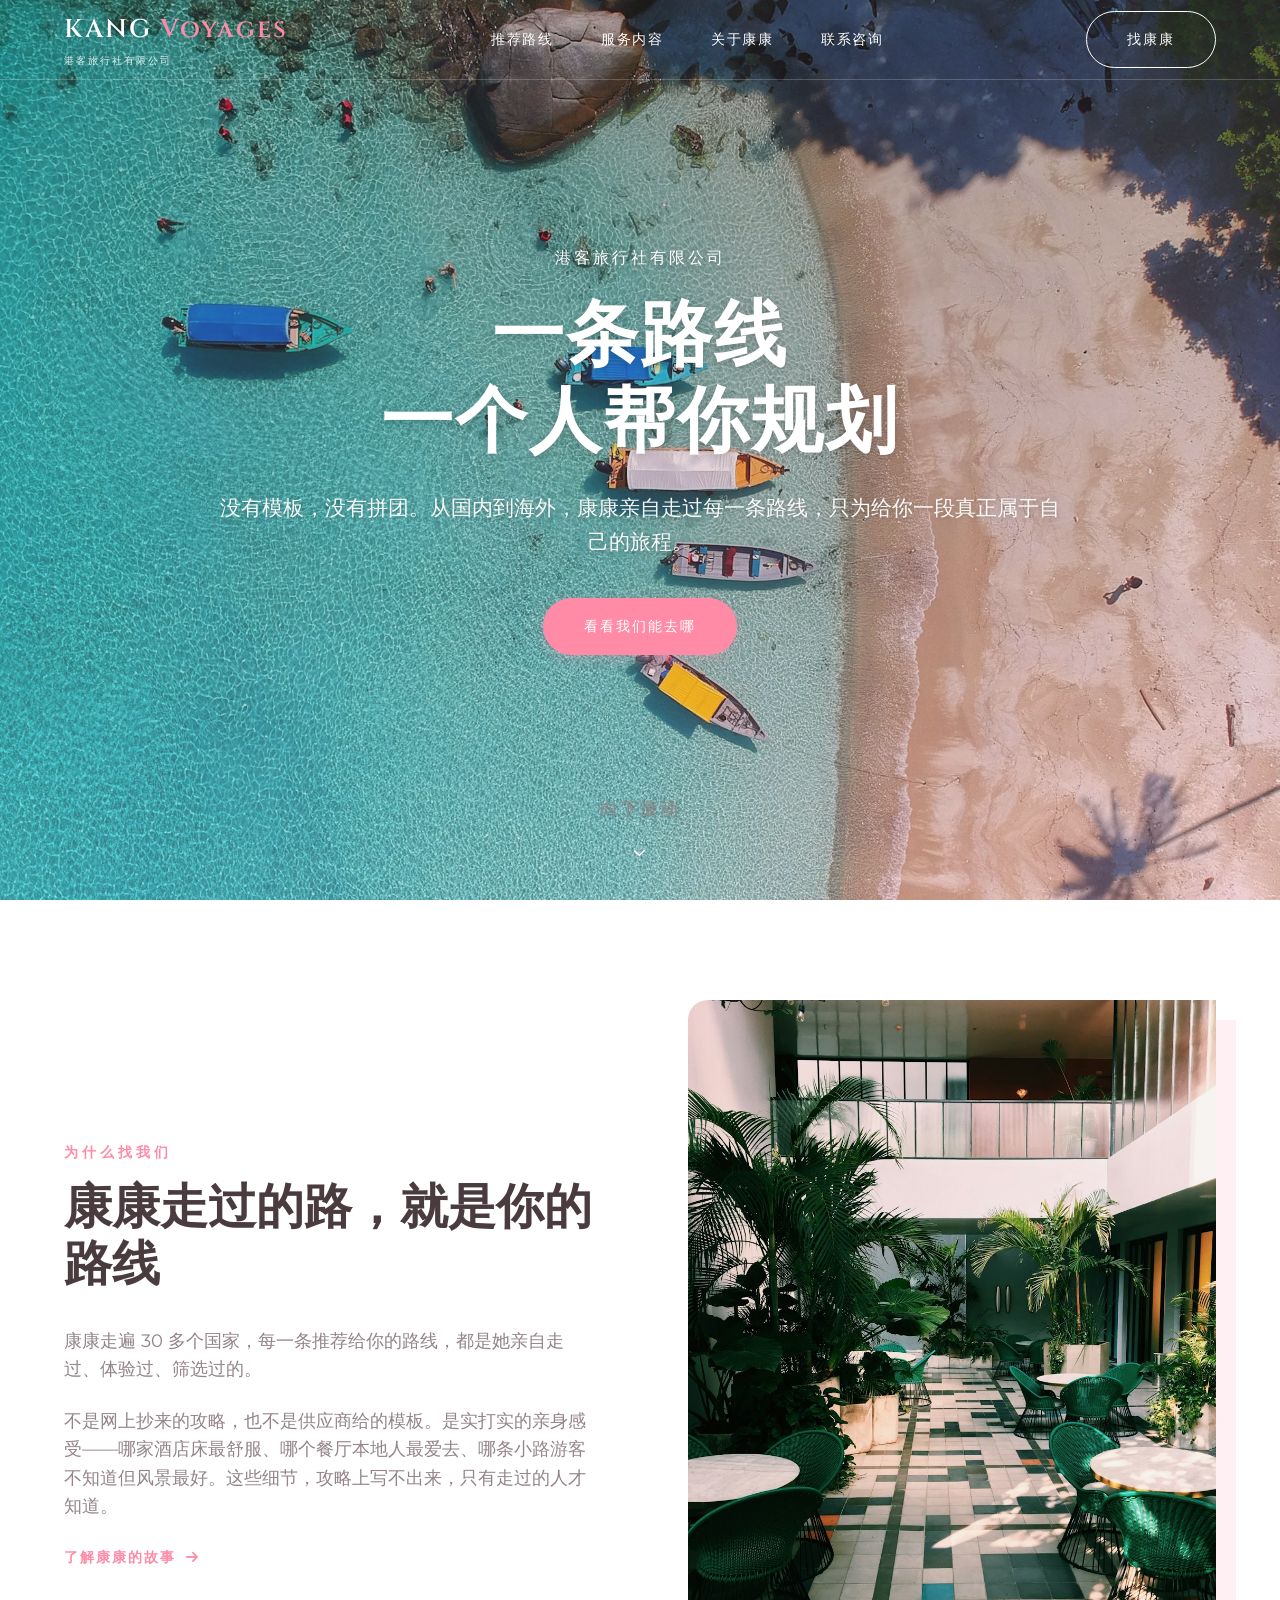
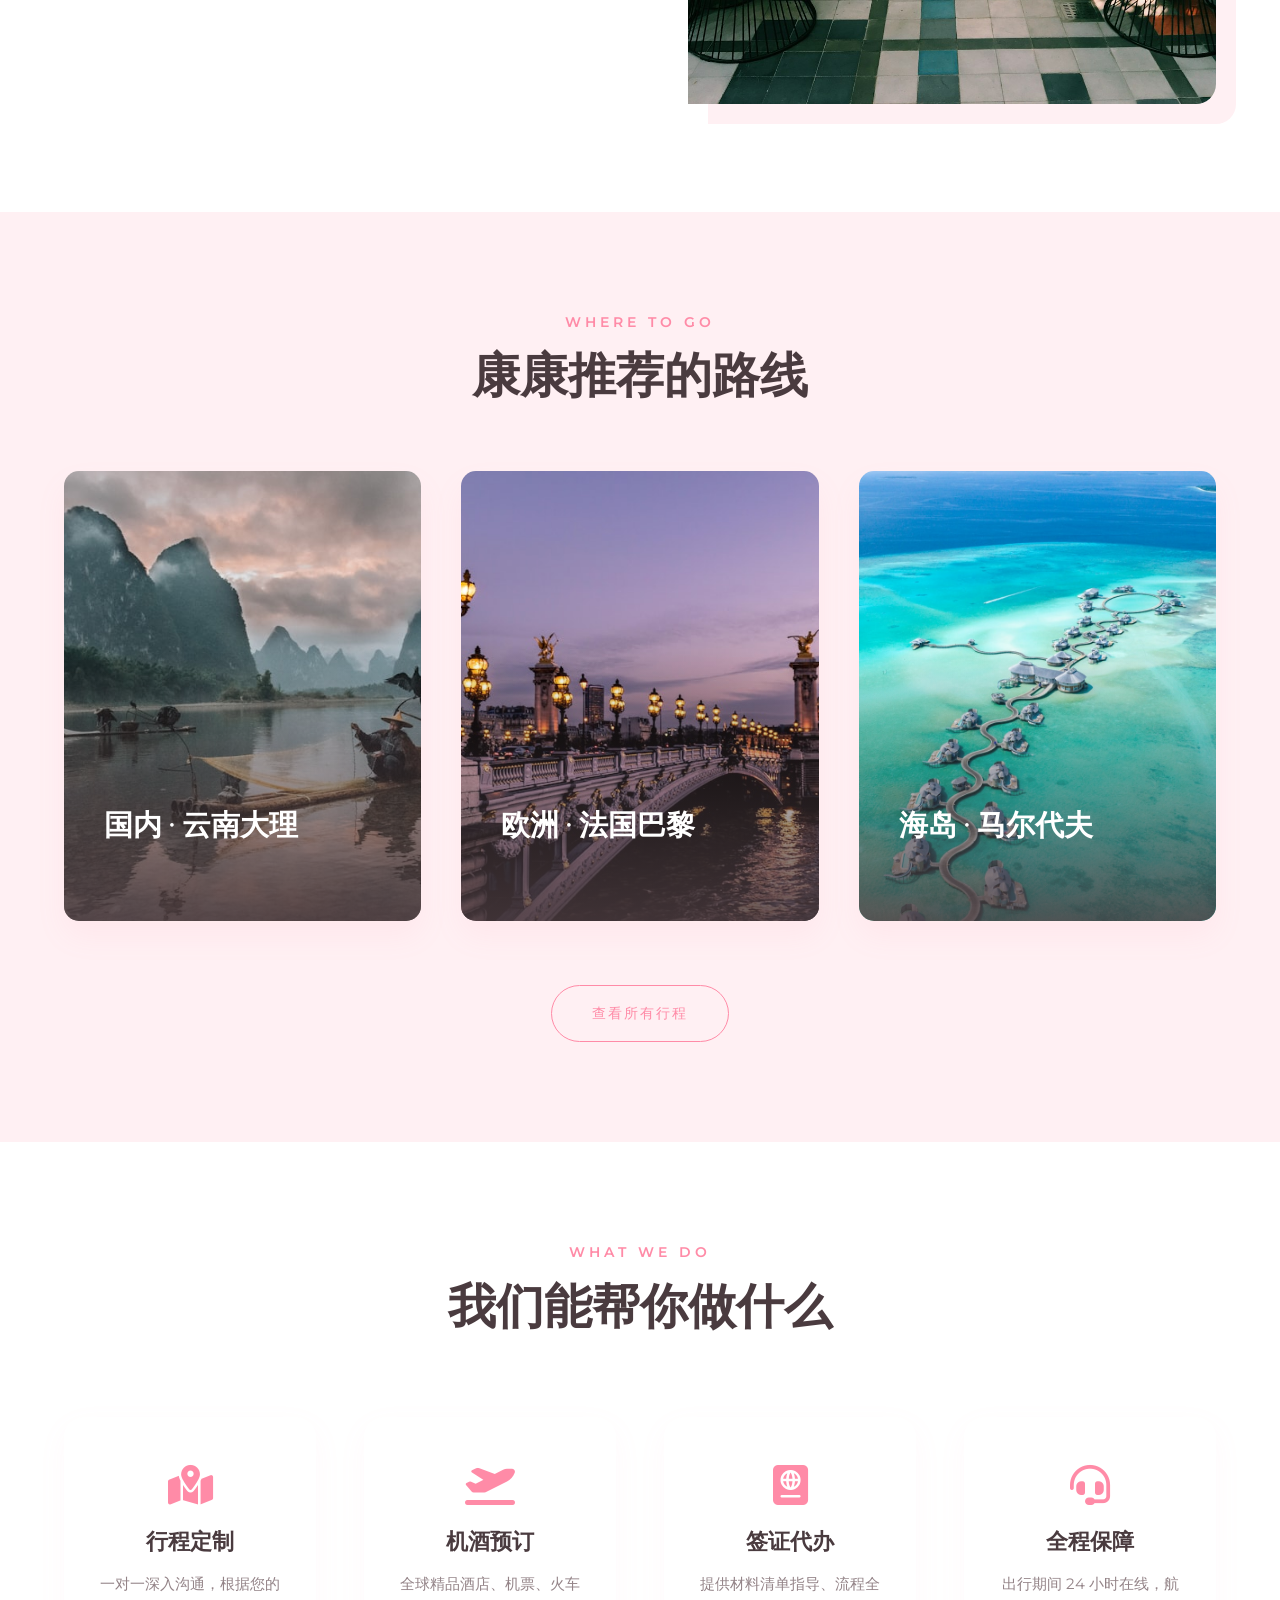
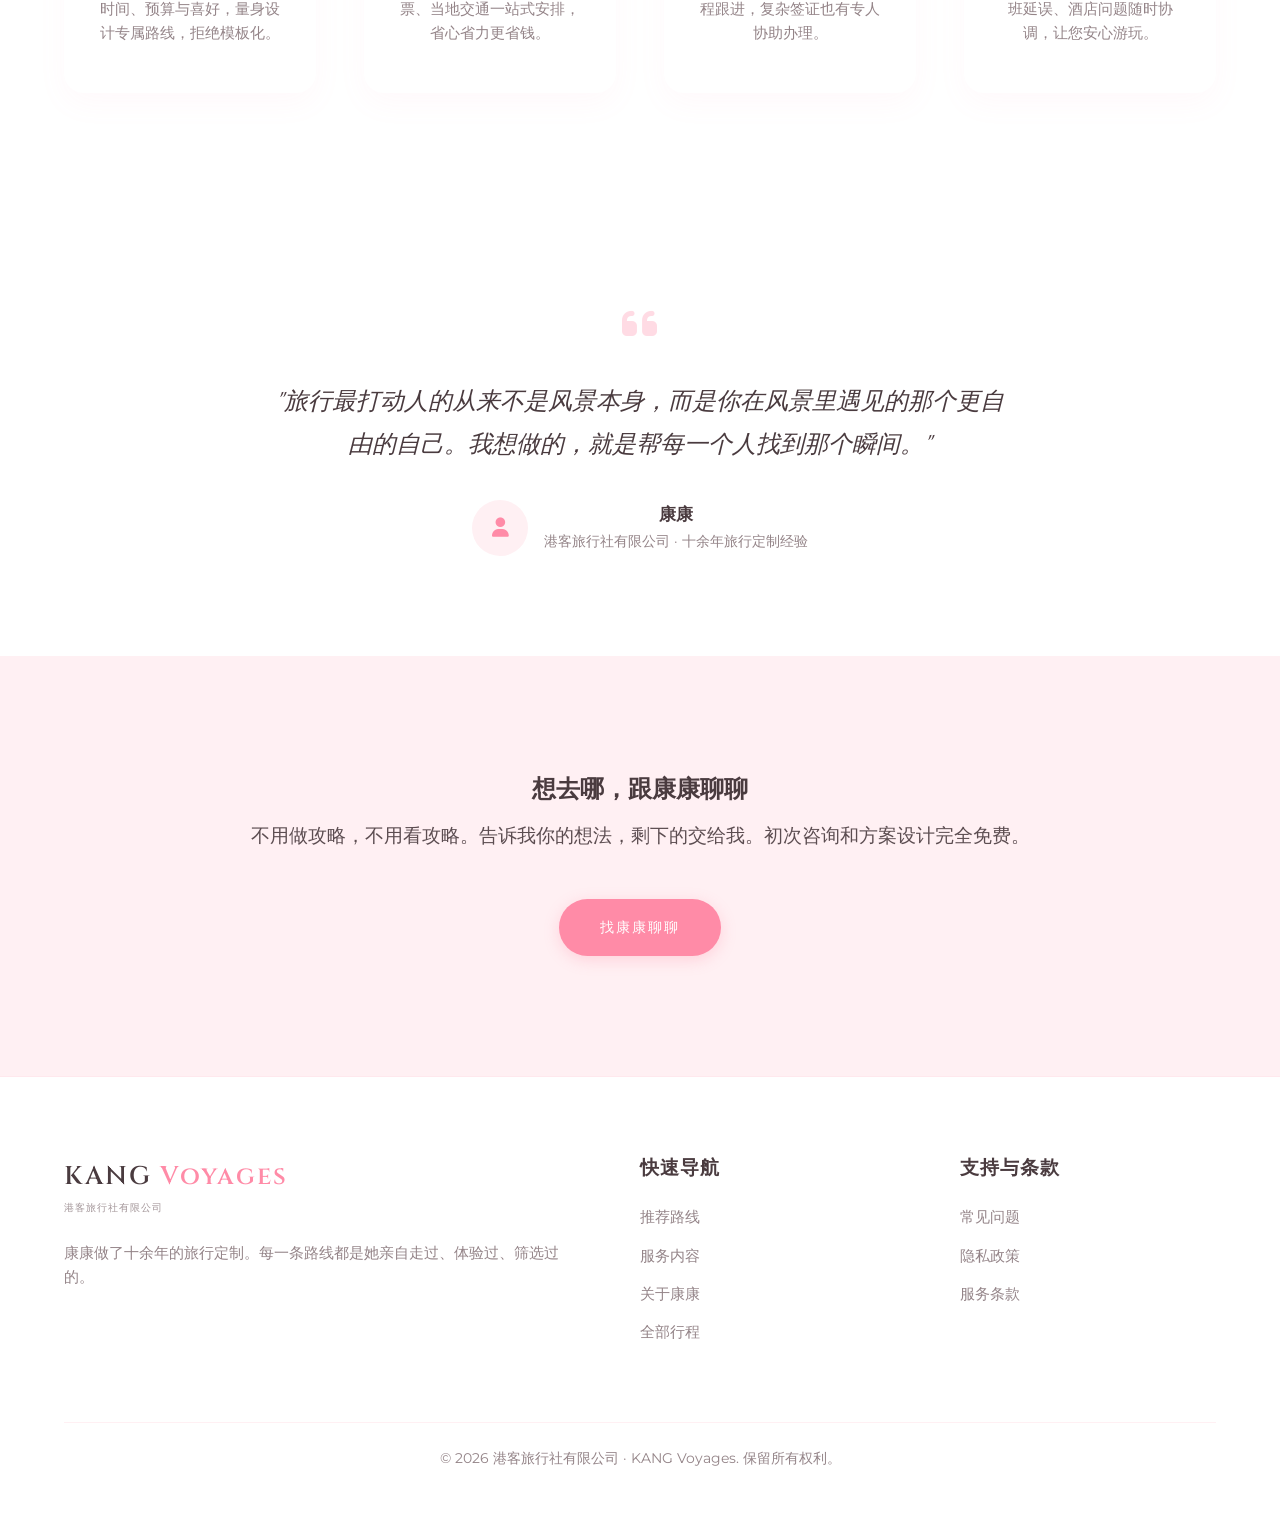
==== index.html @ dc67fb14 "Initial commit: GK Travel website" ====
<!DOCTYPE html>
<html lang="zh-CN">
<head>
    <meta charset="UTF-8">
    <meta name="viewport" content="width=device-width, initial-scale=1.0">
    <title>KANG Voyages · 港客旅行社 | 康康做了十余年的旅行定制</title>

    <!-- SEO -->
    <meta name="description" content="KANG Voyages · 港客旅行社有限公司 — 创始人康康十余年旅行经验，亲自走过30+国家，为您一对一量身定制专属路线。国内到海外，行程定制、机酒预订、签证代办一站式服务。">
    <meta name="keywords" content="奢华旅行,高端定制旅行,私人旅行管家,旅拍跟拍,蜜月定制,海岛度假,欧洲定制游,国内高端游">
    <meta name="author" content="KANG Voyages">
    <meta name="robots" content="index, follow">
    <link rel="canonical" href="https://请替换为你的域名.com/">

    <!-- Open Graph / 微信微博分享 -->
    <meta property="og:type" content="website">
    <meta property="og:title" content="KANG Voyages · 港客旅行社 | 康康做了十余年的旅行定制">
    <meta property="og:description" content="创始人康康十余年旅行经验，亲自走过30+国家。一对一量身定制专属路线，初次咨询免费。">
    <!-- TODO: 替换为你的网站域名和分享缩略图 -->
    <meta property="og:url" content="https://请替换为你的域名.com/">
    <meta property="og:image" content="https://请替换为你的域名.com/images/og-cover.jpg">
    <meta property="og:locale" content="zh_CN">
    <meta property="og:site_name" content="KANG Voyages">

    <!-- Favicon -->
    <link rel="icon" type="image/svg+xml" href="favicon.svg">
    <!-- TODO: 如需兼容旧浏览器，可另外放一个 favicon.ico 文件 -->
    <!-- TODO: 上线前替换为真实的 180x180 PNG 图标 -->
    <link rel="apple-touch-icon" href="images/apple-touch-icon.svg">

    <!-- 样式与字体 -->
    <link rel="stylesheet" href="styles.css">
    <link rel="preconnect" href="https://fonts.googleapis.com">
    <link rel="preconnect" href="https://fonts.gstatic.com" crossorigin>
    <link href="https://fonts.googleapis.com/css2?family=Cinzel:wght@400;600&family=Montserrat:wght@300;400;500;600&display=swap" rel="stylesheet">
    <link rel="stylesheet" href="https://cdnjs.cloudflare.com/ajax/libs/font-awesome/6.4.0/css/all.min.css">
</head>
<body>
    <!-- 导航栏 -->
    <header class="navbar" id="navbar">
        <div class="container nav-container">
            <div class="logo-wrap">
                <a href="#" class="logo">KANG <span>Voyages</span></a>
                <span class="nav-company">港客旅行社有限公司</span>
            </div>
            <nav class="nav-links">
                <a href="#destinations">推荐路线</a>
                <a href="#experiences">服务内容</a>
                <a href="about.html">关于康康</a>
                <a href="#contact">联系咨询</a>
            </nav>
            <a href="#contact" class="btn btn-outline">找康康</a>
            <div class="menu-toggle" id="mobile-menu">
                <i class="fas fa-bars"></i>
            </div>
        </div>
    </header>

    <!-- 主视觉区 (Hero) -->
    <section class="hero">
        <div class="hero-bg">
            <!-- 更换为色彩明亮、浪漫的粉色/暖色调风景 -->
            <img src="images/hero-beach.jpg" alt="Beautiful Beach Sunset" loading="eager">
            <div class="hero-overlay"></div>
        </div>
        <div class="hero-content">
            <span class="subtitle fade-in-up">港客旅行社有限公司</span>
            <h1 class="fade-in-up" style="animation-delay: 0.2s;">一条路线<br>一个人帮你规划</h1>
            <p class="fade-in-up" style="animation-delay: 0.4s;">没有模板，没有拼团。从国内到海外，康康亲自走过每一条路线，只为给你一段真正属于自己的旅程。</p>
            <a href="#destinations" class="btn btn-primary fade-in-up" style="animation-delay: 0.6s;">看看我们能去哪</a>
        </div>
        <div class="scroll-down">
            <p>向下滚动</p>
            <i class="fas fa-chevron-down"></i>
        </div>
    </section>

    <!-- 理念/简介区 -->
    <section id="about" class="about section-padding">
        <div class="container">
            <div class="about-grid">
            <div class="about-text reveal">
                <span class="section-subtitle">为什么找我们</span>
                <h2 class="section-title">康康走过的路，就是你的路线</h2>
                <p>康康走遍 30 多个国家，每一条推荐给你的路线，都是她亲自走过、体验过、筛选过的。</p>
                <p>不是网上抄来的攻略，也不是供应商给的模板。是实打实的亲身感受——哪家酒店床最舒服、哪个餐厅本地人最爱去、哪条小路游客不知道但风景最好。这些细节，攻略上写不出来，只有走过的人才知道。</p>
                <a href="about.html" class="link-arrow">了解康康的故事 <i class="fas fa-arrow-right"></i></a>
            </div>
                <div class="about-image reveal delay-1">
                    <!-- 更换为具有女性视角、温馨柔和的高级感图片 -->
                    <img src="images/about-spa.jpg" alt="Luxury Resort Spa" loading="lazy">
                </div>
            </div>
        </div>
    </section>

    <!-- 精选目的地 -->
    <section id="destinations" class="destinations section-padding bg-light">
        <div class="container">
            <div class="section-header reveal text-center" style="margin-bottom: 4rem;">
                <span class="section-subtitle">Where to Go</span>
                <h2 class="section-title">康康推荐的路线</h2>
            </div>
            <div class="destination-grid">
                <!-- 目的地 1 -->
                <div class="dest-card reveal">
                    <div class="dest-img">
                        <img src="images/dest-china.jpg" alt="Domestic Travel" loading="lazy">
                        <div class="dest-overlay"></div>
                    </div>
                    <div class="dest-info">
                        <h3>国内 · 云南大理</h3>
                        <p>苍山洱海间的隐奢民宿，避开人潮，只留静谧。康康每年都要去几次</p>
                    </div>
                </div>
                <!-- 目的地 2 -->
                <div class="dest-card reveal delay-1">
                    <div class="dest-img">
                        <img src="images/dest-paris.jpg" alt="Paris, France" loading="lazy">
                        <div class="dest-overlay"></div>
                    </div>
                    <div class="dest-info">
                        <h3>欧洲 · 法国巴黎</h3>
                        <p>左岸的咖啡馆、卢浮宫的 VIP 通道、塞纳河的私人晚宴，康康亲自踩过点</p>
                    </div>
                </div>
                <!-- 目的地 3 -->
                <div class="dest-card reveal delay-2">
                    <div class="dest-img">
                        <img src="images/dest-maldives.jpg" alt="Maldives" loading="lazy">
                        <div class="dest-overlay"></div>
                    </div>
                    <div class="dest-info">
                        <h3>海岛 · 马尔代夫</h3>
                        <p>水上别墅、玻璃地板、日落海豚巡航。蜜月首选，康康帮几十对夫妻安排过</p>
                    </div>
                </div>
            </div>
            <div class="text-center" style="margin-top: 4rem;">
                <a href="destinations.html" class="btn btn-outline-dark reveal">查看所有行程</a>
            </div>
        </div>
    </section>

    <!-- 奢华体验服务 -->
    <section id="experiences" class="services section-padding">
        <div class="container">
            <div class="section-header text-center reveal">
                <span class="section-subtitle">What We Do</span>
                <h2 class="section-title">我们能帮你做什么</h2>
            </div>
            <div class="services-grid">
                <div class="service-item reveal">
                    <i class="fas fa-map-marked-alt service-icon"></i>
                    <h3>行程定制</h3>
                    <p>一对一深入沟通，根据您的时间、预算与喜好，量身设计专属路线，拒绝模板化。</p>
                </div>
                <div class="service-item reveal delay-1">
                    <i class="fas fa-plane-departure service-icon"></i>
                    <h3>机酒预订</h3>
                    <p>全球精品酒店、机票、火车票、当地交通一站式安排，省心省力更省钱。</p>
                </div>
                <div class="service-item reveal delay-2">
                    <i class="fas fa-passport service-icon"></i>
                    <h3>签证代办</h3>
                    <p>提供材料清单指导、流程全程跟进，复杂签证也有专人协助办理。</p>
                </div>
                <div class="service-item reveal delay-3">
                    <i class="fas fa-headset service-icon"></i>
                    <h3>全程保障</h3>
                    <p>出行期间 24 小时在线，航班延误、酒店问题随时协调，让您安心游玩。</p>
                </div>
            </div>
        </div>
    </section>

    <!-- 创始人说 -->
    <section class="founder-quote section-padding">
        <div class="container">
            <div class="founder-quote-content reveal">
                <div class="founder-quote-icon"><i class="fas fa-quote-left"></i></div>
                <blockquote>
                    <p>"旅行最打动人的从来不是风景本身，而是你在风景里遇见的那个更自由的自己。我想做的，就是帮每一个人找到那个瞬间。"</p>
                </blockquote>
                <div class="founder-quote-author">
                    <div class="author-avatar"><i class="fas fa-user"></i></div>
                    <div>
                        <strong>康康</strong>
                        <span>港客旅行社有限公司 · 十余年旅行定制经验</span>
                    </div>
                </div>
            </div>
        </div>
    </section>

    <!-- 唤醒行动 (CTA) -->
    <section id="contact" class="cta-section">
        <div class="container cta-content text-center reveal">
            <h2>想去哪，跟康康聊聊</h2>
            <p>不用做攻略，不用看攻略。告诉我你的想法，剩下的交给我。初次咨询和方案设计完全免费。</p>
            <a href="#" class="btn btn-primary" id="open-modal-btn">找康康聊聊</a>
        </div>
    </section>

    <!-- 预约咨询弹窗 (Modal) -->
    <div class="modal-overlay" id="contact-modal">
        <div class="modal-content">
            <button class="modal-close" id="close-modal-btn"><i class="fas fa-times"></i></button>
            <div class="modal-header">
                <h3>加康康微信，直接聊</h3>
                <p>扫码或打电话，康康本人或团队会第一时间回复你。</p>
            </div>
            <div class="modal-body">
                <div class="contact-method qr-code-section">
                    <!-- TODO: 上线前替换为你的真实微信二维码图片 -->
                    <img src="images/wechat-qr.jpg" alt="微信二维码" class="qr-image">
                    <p>微信扫一扫添加管家</p>
                    <!-- TODO: 替换为真实微信号 -->
                    <span>微信号: 15035204549</span>
                </div>
                <div class="contact-divider"><span>或</span></div>
                <div class="contact-method phone-section">
                    <i class="fas fa-phone-alt phone-icon"></i>
                    <p>贵宾服务专线</p>
                    <!-- TODO: 替换为真实电话号码 -->
                    <a href="tel:19290923077" class="phone-number">19290923077</a>
                    <span>(工作日 9:00 - 18:00)</span>
                </div>
            </div>
        </div>
    </div>

    <!-- 页脚 -->
    <footer class="footer">
        <div class="container">
            <div class="footer-grid">
                <div class="footer-brand">
                    <a href="#" class="logo">
                        KANG <span>Voyages</span>
                        <small>港客旅行社有限公司</small>
                    </a>
                    <p>康康做了十余年的旅行定制。每一条路线都是她亲自走过、体验过、筛选过的。</p>
                </div>
                <div class="footer-links">
                    <h3>快速导航</h3>
                    <ul>
                        <li><a href="#destinations">推荐路线</a></li>
                        <li><a href="#experiences">服务内容</a></li>
                        <li><a href="about.html">关于康康</a></li>
                        <li><a href="destinations.html">全部行程</a></li>
                    </ul>
                </div>
                <div class="footer-links">
                    <h3>支持与条款</h3>
                    <ul>
                        <li><a href="about.html#faq">常见问题</a></li>
                        <li><a href="privacy.html">隐私政策</a></li>
                        <li><a href="terms.html">服务条款</a></li>
                    </ul>
                </div>
            </div>
            <div class="footer-bottom">
                <p>&copy; 2026 港客旅行社有限公司 · KANG Voyages. 保留所有权利。</p>
            </div>
        </div>
    </footer>

    <script src="script.js"></script>

    <!-- TODO: 百度统计 - 注册后将下方 YOUR_BAIDU_TOKEN 替换为你的统计代码 -->
    <!--
    <script>
    var _hmt = _hmt || [];
    (function() {
      var hm = document.createElement("script");
      hm.src = "https://hm.baidu.com/hm.js?YOUR_BAIDU_TOKEN";
      var s = document.getElementsByTagName("script")[0];
      s.parentNode.insertBefore(hm, s);
    })();
    </script>
    -->
</body>
</html>
---- styles.css ----
/* 
  Lumina Voyages - 奢华定制旅行社官网样式
  设计风格: 极简主义、大空间、高对比度、优雅排版
*/

:root {
  /* 颜色系统 - 鲜艳明快的活力浪漫粉系 */
  --primary: #4A3B3F; /* 优雅深褐红，用于主文字和深色强调 */
  --secondary: #FF8BA7; /* 鲜艳明快的活力浪漫粉 */
  --secondary-hover: #FF6B8B; /* 更深的粉色，用于 hover */
  --accent: #FFF0F3; /* 极浅的亮粉白，背景色 */
  --text-main: #5C4D51; /* 柔和的褐灰文字 */
  --text-light: #948488;
  --white: #FFFFFF;
  
  /* 字体排版 */
  --font-heading: 'Cinzel', serif; /* 高端古典衬线体 */
  --font-body: 'Montserrat', sans-serif; /* 现代无衬线体 */
  
  /* 间距与尺寸 */
  --nav-height: 80px;
  --section-padding: 100px 0;
  
  /* 动画 */
  --transition-fast: 0.3s ease;
  --transition-slow: 0.6s cubic-bezier(0.16, 1, 0.3, 1);
}

/* 全局重置 */
* {
  margin: 0;
  padding: 0;
  box-sizing: border-box;
}

html {
  scroll-behavior: smooth;
  font-size: 16px;
}

body {
  font-family: var(--font-body);
  color: var(--text-main);
  background-color: var(--white);
  line-height: 1.6;
  overflow-x: hidden;
}

/* 通用工具类 */
.container {
  width: 90%;
  max-width: 1400px;
  margin: 0 auto;
}

.text-center { text-align: center; }
.section-padding { padding: var(--section-padding); }
.bg-light { background-color: var(--accent); }

/* 字体排版 */
h1, h2, h3, h4 {
  font-family: var(--font-heading);
  font-weight: 600;
  color: var(--primary);
  line-height: 1.2;
}

h1 {
  font-size: 4.5rem;
  margin-bottom: 1.5rem;
  letter-spacing: 2px;
}

h2.section-title {
  font-size: 3rem;
  margin-bottom: 2rem;
  position: relative;
}

.section-subtitle {
  display: block;
  font-family: var(--font-body);
  font-size: 0.85rem;
  text-transform: uppercase;
  letter-spacing: 4px;
  color: var(--secondary);
  margin-bottom: 1rem;
  font-weight: 600;
}

.hero .subtitle {
  display: block;
  font-family: var(--font-body);
  font-size: 1rem;
  letter-spacing: 3px;
  color: var(--white);
  margin-bottom: 1.5rem;
  font-weight: 500;
  text-transform: uppercase;
  text-shadow: 0 2px 10px rgba(0,0,0,0.3);
}

p {
  color: var(--text-light);
  margin-bottom: 1.5rem;
  font-size: 1.1rem;
  font-weight: 400;
}

/* 按钮组件 */
.btn {
  display: inline-block;
  padding: 1rem 2.5rem;
  font-family: var(--font-body);
  font-size: 0.9rem;
  text-transform: uppercase;
  letter-spacing: 2px;
  text-decoration: none;
  transition: var(--transition-fast);
  border: 1px solid transparent;
  cursor: pointer;
  border-radius: 40px; /* 增加圆角，显得更柔和 */
}

.btn-primary {
  background-color: var(--secondary);
  color: var(--white);
  box-shadow: 0 4px 15px rgba(255, 139, 167, 0.3);
}

.btn-primary:hover {
  background-color: var(--secondary-hover);
  transform: translateY(-2px);
  box-shadow: 0 10px 20px rgba(255, 139, 167, 0.4);
}

.btn-outline {
  border-color: var(--white);
  color: var(--white);
}

.btn-outline:hover {
  background-color: var(--white);
  color: var(--secondary);
}

.btn-outline-dark {
  border-color: var(--secondary);
  color: var(--secondary);
}

.btn-outline-dark:hover {
  background-color: var(--secondary);
  color: var(--white);
}

.link-arrow {
  display: inline-flex;
  align-items: center;
  color: var(--secondary);
  text-decoration: none;
  font-family: var(--font-body);
  text-transform: uppercase;
  font-size: 0.85rem;
  letter-spacing: 2px;
  font-weight: 600;
  transition: var(--transition-fast);
}

.link-arrow i {
  margin-left: 10px;
  transition: var(--transition-fast);
}

.link-arrow:hover {
  color: var(--secondary-hover);
}

.link-arrow:hover i {
  transform: translateX(5px);
}

/* 导航栏 */
.navbar {
  position: fixed;
  top: 0;
  left: 0;
  width: 100%;
  height: var(--nav-height);
  z-index: 1000;
  transition: var(--transition-fast);
  border-bottom: 1px solid rgba(255,255,255,0.2);
}

.navbar.scrolled {
  background-color: rgba(255, 255, 255, 0.95);
  backdrop-filter: blur(15px);
  border-bottom: none;
  box-shadow: 0 4px 20px rgba(255, 139, 167, 0.1);
}

.nav-container {
  display: flex;
  justify-content: space-between;
  align-items: center;
  height: 100%;
}

.logo {
  font-family: var(--font-heading);
  font-size: 1.6rem;
  color: var(--white);
  text-decoration: none;
  letter-spacing: 2px;
  font-weight: 600;
  transition: color var(--transition-fast);
}

.logo-wrap {
  display: flex;
  flex-direction: column;
  gap: 2px;
}

.logo-wrap .nav-company {
  position: static;
  transform: none;
  font-size: 0.6rem;
  top: auto;
}

.navbar.scrolled .logo {
  color: var(--primary);
}

.logo span {
  color: var(--secondary);
}

.logo small {
  display: block;
  font-family: var(--font-body);
  font-size: 0.65rem;
  font-weight: 400;
  letter-spacing: 1px;
  color: var(--white);
  opacity: 0.85;
  margin-top: 2px;
}

.logo-wrap .nav-company {
  font-family: var(--font-body);
  font-size: 0.6rem;
  color: var(--white);
  opacity: 0.85;
  letter-spacing: 2px;
  white-space: nowrap;
}

.navbar.scrolled .logo-wrap .nav-company {
  color: var(--text-light);
}

.navbar.scrolled .logo small {
  color: var(--text-light);
}

.nav-links {
  display: flex;
  gap: 3rem;
}

.nav-links a {
  color: var(--white);
  text-decoration: none;
  font-size: 0.9rem;
  text-transform: uppercase;
  letter-spacing: 1.5px;
  position: relative;
  transition: color var(--transition-fast);
  font-weight: 500;
}

.navbar.scrolled .nav-links a {
  color: var(--text-main);
}

.navbar.scrolled .nav-links a:hover {
  color: var(--secondary);
}

.nav-links a::after {
  content: '';
  position: absolute;
  bottom: -5px;
  left: 0;
  width: 0;
  height: 2px;
  background-color: var(--secondary);
  transition: var(--transition-fast);
}

.nav-links a:hover::after {
  width: 100%;
}

.menu-toggle {
  display: none;
  color: var(--white);
  font-size: 1.5rem;
  cursor: pointer;
  transition: color var(--transition-fast);
}

.navbar.scrolled .menu-toggle {
  color: var(--primary);
}

.navbar.scrolled .btn-outline {
  border-color: var(--secondary);
  color: var(--secondary);
}

.navbar.scrolled .btn-outline:hover {
  background-color: var(--secondary);
  color: var(--white);
}

/* Hero 首屏 */
.hero {
  position: relative;
  height: 100vh;
  min-height: 700px;
  display: flex;
  align-items: center;
  justify-content: center;
  text-align: center;
  overflow: hidden;
}

.hero-bg {
  position: absolute;
  top: 0;
  left: 0;
  width: 100%;
  height: 100%;
  z-index: -1;
}

.hero-bg img {
  width: 100%;
  height: 100%;
  object-fit: cover;
  transform: scale(1.05); /* 为视差准备 */
}

/* 减轻遮罩，让画面更明亮，带一点粉色渐变 */
.hero-overlay {
  position: absolute;
  top: 0;
  left: 0;
  width: 100%;
  height: 100%;
  background: linear-gradient(to bottom, rgba(74, 59, 63, 0.3) 0%, rgba(255, 139, 167, 0.2) 100%);
}

.hero-content {
  position: relative;
  z-index: 1;
  max-width: 900px;
  padding: 0 20px;
}

.hero-content h1 {
  color: var(--white);
  text-shadow: 0 2px 10px rgba(0,0,0,0.2);
}

.hero-content p {
  color: rgba(255,255,255,0.95);
  font-size: 1.3rem;
  margin-bottom: 2.5rem;
  text-shadow: 0 1px 5px rgba(0,0,0,0.2);
}

.scroll-down {
  position: absolute;
  bottom: 40px;
  left: 50%;
  transform: translateX(-50%);
  color: var(--white);
  text-align: center;
  font-size: 0.8rem;
  text-transform: uppercase;
  letter-spacing: 2px;
  animation: bounce 2s infinite;
  z-index: 1;
  text-shadow: 0 1px 5px rgba(0,0,0,0.2);
}

.scroll-down i {
  display: block;
  margin-top: 5px;
}

@keyframes bounce {
  0%, 20%, 50%, 80%, 100% { transform: translateY(0) translateX(-50%); }
  40% { transform: translateY(-10px) translateX(-50%); }
  60% { transform: translateY(-5px) translateX(-50%); }
}

/* About 部分 */
.about-grid {
  display: grid;
  grid-template-columns: 1fr 1fr;
  gap: 6rem;
  align-items: center;
}

.about-image img {
  width: 100%;
  height: auto;
  aspect-ratio: 3/4;
  object-fit: cover;
  border-radius: 20px 0 20px 0; /* 增加女性化柔和的倒角 */
  box-shadow: 20px 20px 0 var(--accent);
}

/* 目的地部分 */
.destination-grid {
  display: grid;
  grid-template-columns: repeat(3, 1fr);
  gap: 2.5rem;
  margin-top: 4rem;
}

.dest-card {
  position: relative;
  cursor: pointer;
  overflow: hidden;
  border-radius: 15px; /* 增加圆角，更加精致 */
  box-shadow: 0 15px 30px rgba(255, 139, 167, 0.08);
}

.dest-img {
  position: relative;
  height: 450px;
  overflow: hidden;
}

.dest-img img {
  width: 100%;
  height: 100%;
  object-fit: cover;
  transition: transform 0.8s ease;
}

.dest-overlay {
  position: absolute;
  bottom: 0;
  left: 0;
  width: 100%;
  height: 60%;
  background: linear-gradient(to top, rgba(74, 59, 63, 0.85), transparent);
  transition: opacity var(--transition-fast);
}

.dest-info {
  position: absolute;
  bottom: 0;
  left: 0;
  padding: 2.5rem;
  width: 100%;
  z-index: 2;
  transform: translateY(20px);
  transition: transform var(--transition-slow);
}

.dest-info h3 {
  color: var(--white);
  font-size: 1.8rem;
  margin-bottom: 0.5rem;
}

.dest-info p {
  color: rgba(255,255,255,0.9);
  font-size: 0.95rem;
  margin-bottom: 0;
  opacity: 0;
  transition: opacity var(--transition-slow);
}

.dest-card:hover .dest-img img {
  transform: scale(1.05);
}

.dest-card:hover .dest-info {
  transform: translateY(0);
}

.dest-card:hover .dest-info p {
  opacity: 1;
}

/* 体验服务部分 */
.services-grid {
  display: grid;
  grid-template-columns: repeat(4, 1fr);
  gap: 3rem;
  margin-top: 5rem;
}

.service-item {
  text-align: center;
  padding: 3rem 2rem;
  background-color: var(--white);
  border-radius: 20px;
  box-shadow: 0 10px 30px rgba(255, 139, 167, 0.05);
  transition: var(--transition-fast);
}

.service-item:hover {
  transform: translateY(-10px);
  box-shadow: 0 20px 40px rgba(255, 139, 167, 0.15);
}

.service-icon {
  font-size: 2.5rem;
  color: var(--secondary);
  margin-bottom: 1.5rem;
}

.service-item h3 {
  font-size: 1.4rem;
  margin-bottom: 1rem;
}

.service-item p {
  font-size: 0.95rem;
  margin-bottom: 0;
}

/* CTA 部分 */
.cta-section {
  position: relative;
  padding: 120px 0;
  color: var(--primary);
  background-color: var(--accent); /* 明亮的粉白色背景 */
}

/* CTA移除深色遮罩，改为明亮浪漫风格 */
.cta-bg {
  display: none; /* 如果需要图片，可以再启用并改用粉色系图片，这里使用纯色更干净 */
}

.cta-content h2 {
  color: var(--primary);
  margin-bottom: 1rem;
}

.cta-content p {
  color: var(--text-main);
  margin-bottom: 3rem;
  font-size: 1.2rem;
}

/* 页脚 */
.footer {
  background-color: var(--white); /* 页脚改为明亮 */
  color: var(--text-main);
  padding: 80px 0 20px;
  border-top: 1px solid rgba(255, 139, 167, 0.2);
}

.footer-grid {
  display: grid;
  grid-template-columns: 2fr 1fr 1fr;
  gap: 4rem;
  margin-bottom: 4rem;
}

.footer p {
  color: var(--text-light);
  font-size: 0.95rem;
}

.footer-brand .logo {
  display: block;
  margin-bottom: 1.5rem;
  color: var(--primary);
}

.footer-brand .logo small {
  color: var(--text-light);
}

.social-links {
  margin-top: 1.5rem;
  display: flex;
  gap: 1rem;
}

.social-links a {
  color: var(--secondary);
  background-color: var(--accent);
  width: 45px;
  height: 45px;
  border-radius: 50%;
  display: flex;
  align-items: center;
  justify-content: center;
  transition: var(--transition-fast);
  font-size: 1.2rem;
}

.social-links a:hover {
  background-color: var(--secondary);
  color: var(--white);
  transform: translateY(-3px);
}

.footer-links h3 {
  font-size: 1.2rem;
  color: var(--primary);
  margin-bottom: 1.5rem;
  letter-spacing: 1px;
}

.footer-links ul {
  list-style: none;
}

.footer-links li {
  margin-bottom: 0.8rem;
}

.footer-links a {
  color: var(--text-light);
  text-decoration: none;
  font-size: 0.95rem;
  transition: var(--transition-fast);
}

.footer-links a:hover {
  color: var(--secondary);
}

.footer-bottom {
  text-align: center;
  border-top: 1px solid var(--accent);
  padding-top: 25px;
}

.footer-bottom p {
  font-size: 0.85rem;
}

.footer-bottom .icp-info {
  font-size: 0.8rem;
  margin-bottom: 0.3rem;
}

.footer-bottom .icp-info a {
  color: var(--text-light);
  text-decoration: none;
  transition: color var(--transition-fast);
}

.footer-bottom .icp-info a:hover {
  color: var(--secondary);
}

/* 弹窗 (Modal) 样式 */
.modal-overlay {
  position: fixed;
  top: 0;
  left: 0;
  width: 100%;
  height: 100%;
  background-color: rgba(74, 59, 63, 0.6);
  backdrop-filter: blur(8px);
  z-index: 2000;
  display: flex;
  justify-content: center;
  align-items: center;
  opacity: 0;
  visibility: hidden;
  transition: all var(--transition-fast);
}

.modal-overlay.active {
  opacity: 1;
  visibility: visible;
}

.modal-content {
  background-color: var(--white);
  border-radius: 24px;
  width: 90%;
  max-width: 600px;
  padding: 40px;
  position: relative;
  transform: translateY(30px) scale(0.95);
  transition: all var(--transition-fast);
  box-shadow: 0 25px 50px rgba(0,0,0,0.15);
  border: 1px solid rgba(255, 139, 167, 0.2);
}

.modal-overlay.active .modal-content {
  transform: translateY(0) scale(1);
}

.modal-close {
  position: absolute;
  top: 20px;
  right: 20px;
  background: transparent;
  border: none;
  font-size: 1.5rem;
  color: var(--text-light);
  cursor: pointer;
  transition: color var(--transition-fast);
  width: 40px;
  height: 40px;
  display: flex;
  align-items: center;
  justify-content: center;
  border-radius: 50%;
}

.modal-close:hover {
  color: var(--secondary);
  background-color: var(--accent);
}

.modal-header {
  text-align: center;
  margin-bottom: 30px;
}

.modal-header h3 {
  color: var(--primary);
  font-size: 1.8rem;
  margin-bottom: 10px;
  font-family: var(--font-heading);
}

.modal-header p {
  color: var(--text-light);
  font-size: 0.95rem;
  margin-bottom: 0;
}

.modal-body {
  display: flex;
  justify-content: space-between;
  align-items: stretch;
  background-color: var(--accent);
  border-radius: 16px;
  padding: 30px;
}

.contact-method {
  flex: 1;
  text-align: center;
  display: flex;
  flex-direction: column;
  align-items: center;
  justify-content: center;
}

.qr-code-section .qr-image {
  width: 140px;
  height: 140px;
  object-fit: cover;
  border-radius: 12px;
  margin-bottom: 15px;
  border: 4px solid var(--white);
  box-shadow: 0 4px 15px rgba(255, 139, 167, 0.2);
}

.contact-method p {
  color: var(--primary);
  font-weight: 600;
  margin-bottom: 5px;
  font-size: 1.05rem;
}

.contact-method span {
  color: var(--text-light);
  font-size: 0.85rem;
}

.contact-divider {
  display: flex;
  align-items: center;
  margin: 0 20px;
  position: relative;
}

.contact-divider::before {
  content: '';
  position: absolute;
  top: 0;
  bottom: 0;
  left: 50%;
  width: 1px;
  background-color: rgba(255, 139, 167, 0.3);
  transform: translateX(-50%);
}

.contact-divider span {
  background-color: var(--accent);
  padding: 10px 0;
  color: var(--text-light);
  font-size: 0.9rem;
  z-index: 1;
}

.phone-section .phone-icon {
  font-size: 2.5rem;
  color: var(--secondary);
  margin-bottom: 20px;
  background-color: var(--white);
  width: 80px;
  height: 80px;
  display: flex;
  align-items: center;
  justify-content: center;
  border-radius: 50%;
  box-shadow: 0 4px 15px rgba(255, 139, 167, 0.15);
}

.phone-section .phone-number {
  font-size: 1.4rem;
  color: var(--secondary);
  font-weight: 600;
  text-decoration: none;
  margin: 10px 0 5px;
  transition: color var(--transition-fast);
}

.phone-section .phone-number:hover {
  color: var(--secondary-hover);
}

/* 滚动显示动画 (Scroll Reveal) */
.reveal {
  opacity: 0;
  transform: translateY(40px);
  transition: opacity 0.8s ease, transform 0.8s cubic-bezier(0.16, 1, 0.3, 1);
}

.reveal.active {
  opacity: 1;
  transform: translateY(0);
}

.reveal.delay-1 { transition-delay: 0.15s; }
.reveal.delay-2 { transition-delay: 0.3s; }
.reveal.delay-3 { transition-delay: 0.45s; }

/* Hero 入场动画 */
@keyframes fadeInUp {
  from {
    opacity: 0;
    transform: translateY(30px);
  }
  to {
    opacity: 1;
    transform: translateY(0);
  }
}

.fade-in-up {
  opacity: 0;
  animation: fadeInUp 0.8s ease forwards;
}

/* 响应式设计 */
@media (max-width: 1024px) {
  h1 { font-size: 3.5rem; }
  h2.section-title { font-size: 2.5rem; }
  
  .about-grid { gap: 3rem; }
  .destination-grid { grid-template-columns: repeat(2, 1fr); }
  .services-grid { grid-template-columns: repeat(2, 1fr); gap: 2rem; }
  .footer-grid { grid-template-columns: 1fr 1fr; gap: 3rem; }
}

@media (max-width: 768px) {
  h1 { font-size: 2.8rem; }
  
  .nav-company { display: none; }
  
  .navbar .btn { display: none; }
  .menu-toggle { display: block; }
  
  .nav-links {
    position: absolute;
    top: 100%;
    left: 0;
    width: 100%;
    background-color: var(--white);
    flex-direction: column;
    padding: 2rem 0;
    gap: 1.5rem;
    text-align: center;
    clip-path: polygon(0 0, 100% 0, 100% 0, 0 0);
    transition: clip-path 0.5s ease;
    box-shadow: 0 10px 20px rgba(0,0,0,0.05);
  }
  
  .nav-links a { color: var(--text-main); }
  .nav-links a:hover { color: var(--secondary); }
  
  .nav-links.active {
    clip-path: polygon(0 0, 100% 0, 100% 100%, 0 100%);
  }
  
  .logo-wrap .nav-company { display: none; }
  
  .about-grid { grid-template-columns: 1fr; }
  .about-image { order: -1; }
  
  .destination-grid { grid-template-columns: 1fr; }
  .dest-img { height: 400px; }
  
  .services-grid { grid-template-columns: 1fr; }
  
  .footer-grid { grid-template-columns: 1fr; }

  /* 移动端弹窗适配 */
  .modal-content { padding: 30px 20px; }
  .modal-body {
    flex-direction: column;
    gap: 20px;
  }
  .contact-divider {
    margin: 0;
  }
  .contact-divider::before {
    top: 50%; bottom: auto;
    left: 0; right: 0;
    width: 100%; height: 1px;
    transform: translateY(-50%);
  }

  .founder-quote { padding: 60px 0; }
  .founder-quote-content blockquote p { font-size: 1.2rem; }
  .founder-quote-author { flex-direction: column; }
}

/* 创始人说 */
.founder-quote {
  background-color: var(--white);
  padding: 100px 0;
}

.founder-quote-content {
  max-width: 750px;
  margin: 0 auto;
  text-align: center;
  position: relative;
}

.founder-quote-icon {
  font-size: 2.5rem;
  color: var(--secondary);
  opacity: 0.3;
  margin-bottom: 24px;
}

.founder-quote-content blockquote p {
  font-family: var(--font-heading);
  font-size: 1.5rem;
  line-height: 1.8;
  color: var(--primary);
  font-style: italic;
  margin-bottom: 2rem;
}

.founder-quote-author {
  display: flex;
  align-items: center;
  justify-content: center;
  gap: 16px;
}

.founder-quote-author .author-avatar {
  width: 56px;
  height: 56px;
  border-radius: 50%;
  background-color: var(--accent);
  color: var(--secondary);
  display: flex;
  align-items: center;
  justify-content: center;
  font-size: 1.2rem;
}

.founder-quote-author strong {
  display: block;
  font-size: 1.05rem;
  color: var(--primary);
}

.founder-quote-author span {
  font-size: 0.85rem;
  color: var(--text-light);
}
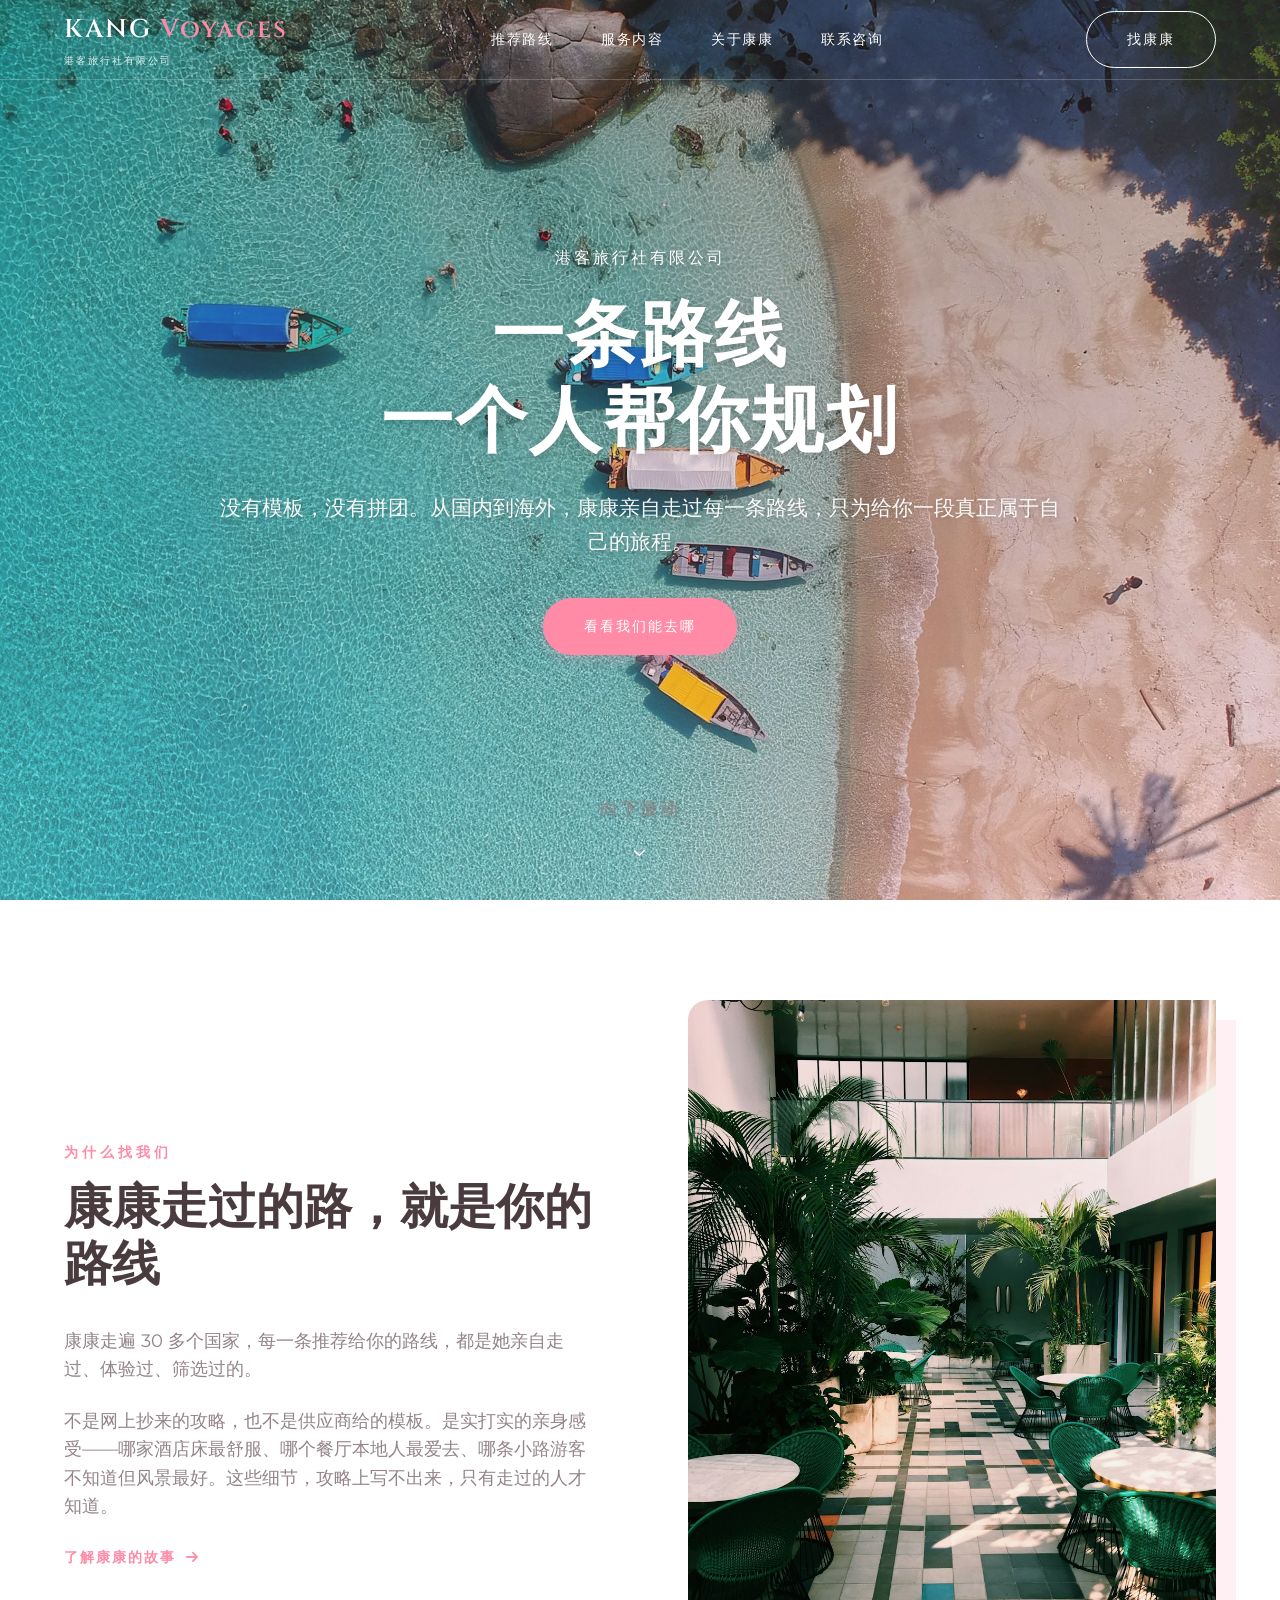
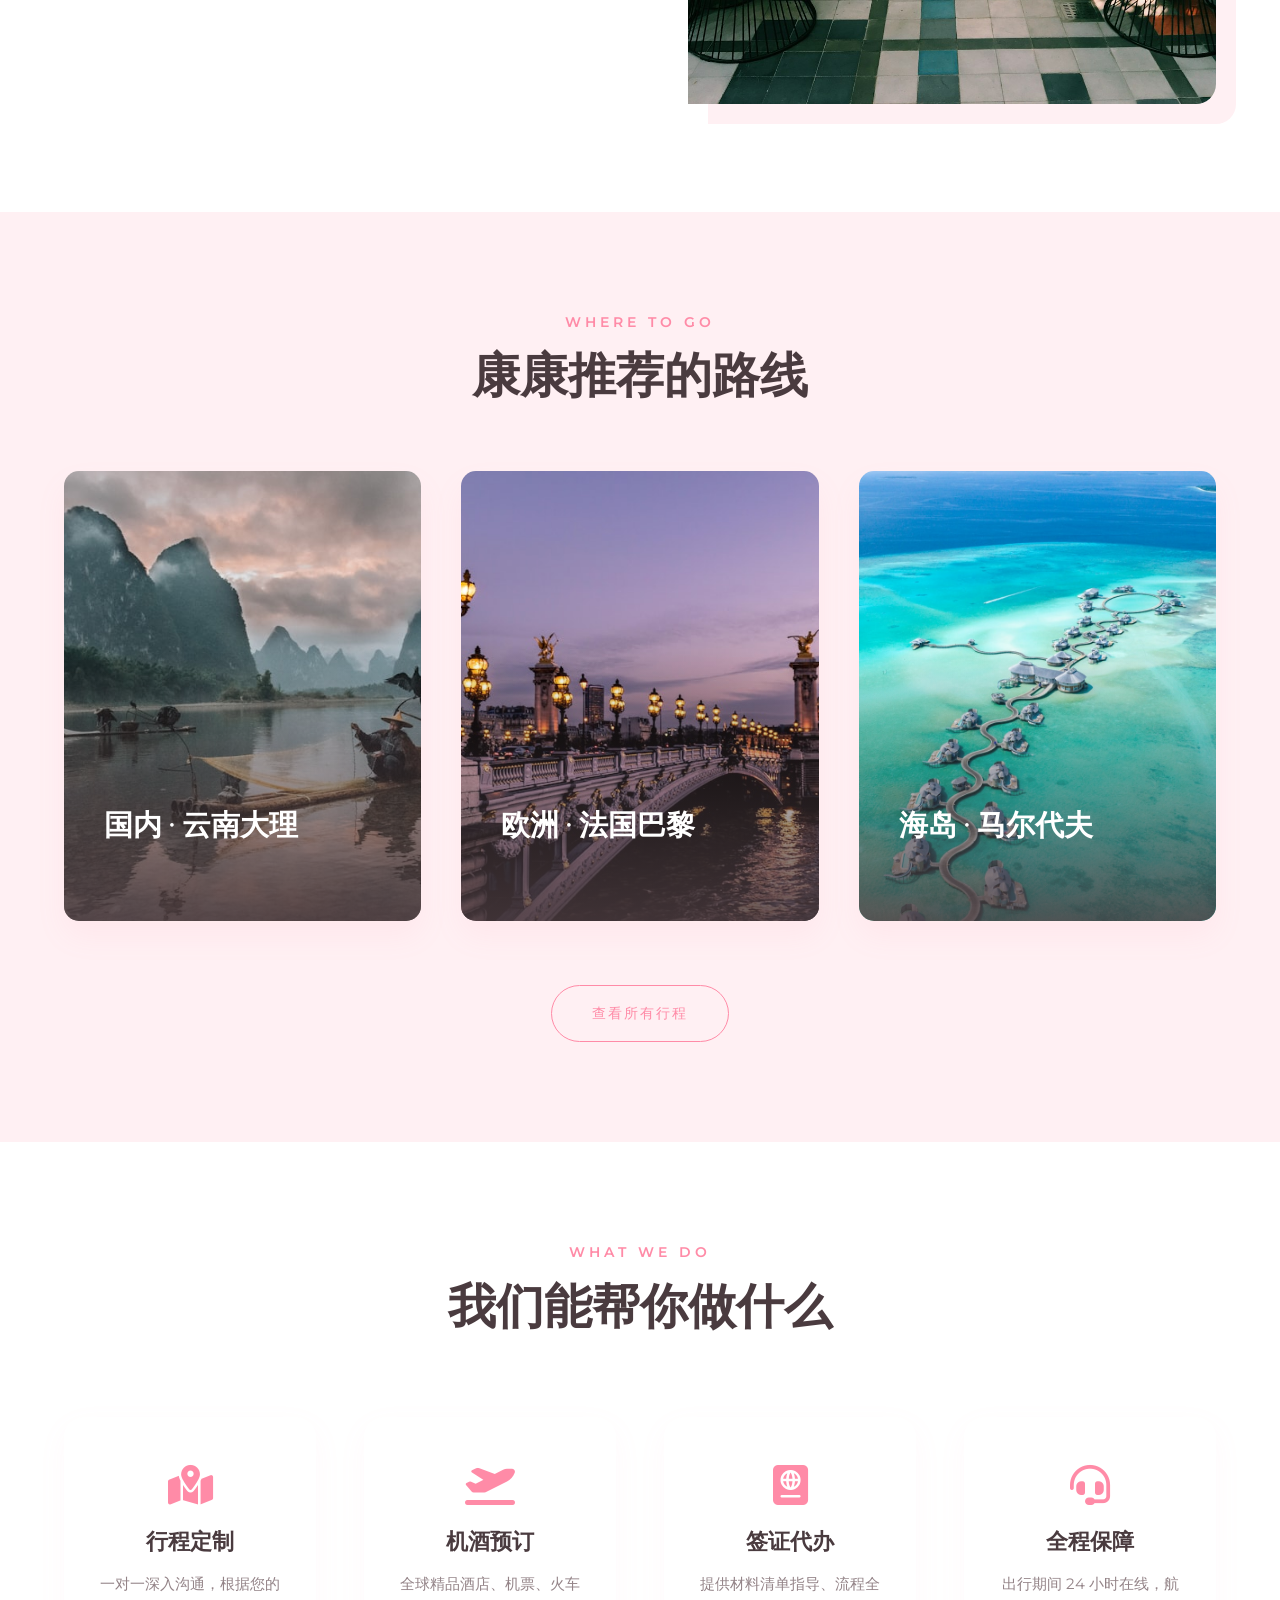
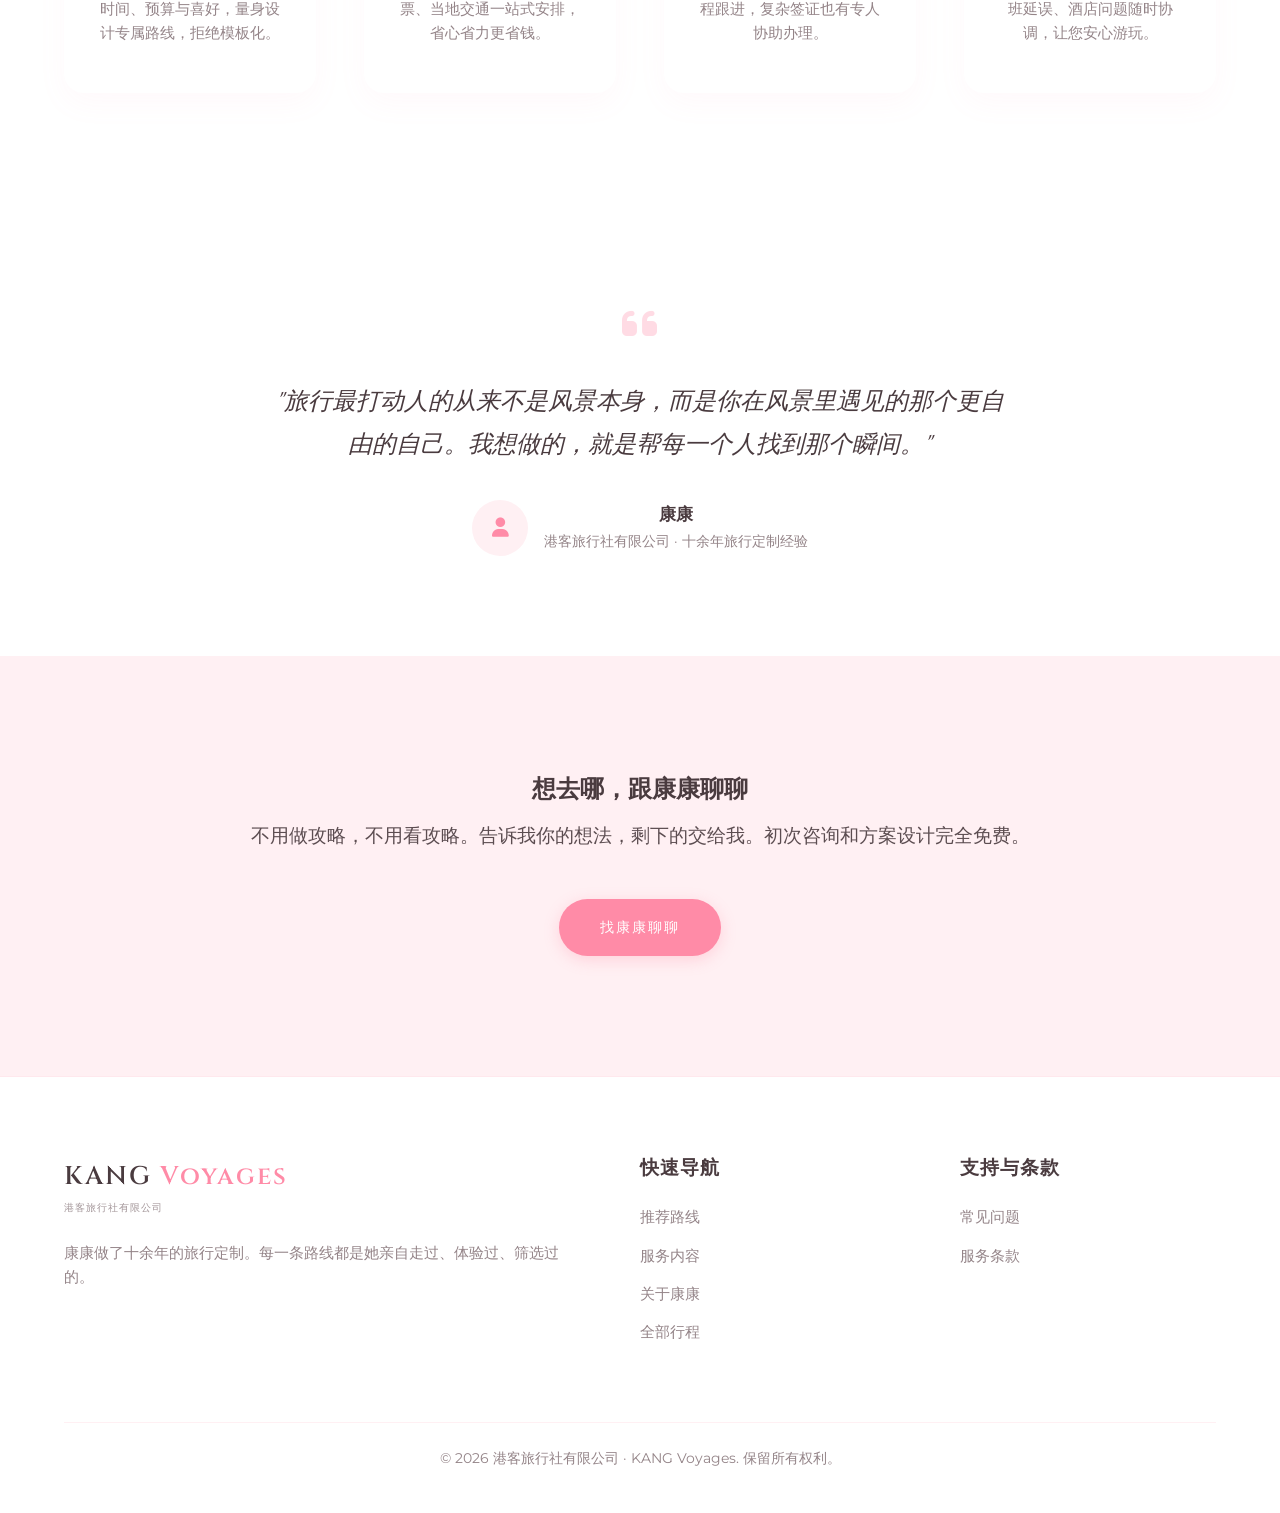
==== commit d9537554: "feat(destinations): 新增巴厘岛、迪拜、意大利等目的地图片并优化页面样式" ====
--- a/index.html
+++ b/index.html
@@ -10,22 +10,19 @@
     <meta name="keywords" content="奢华旅行,高端定制旅行,私人旅行管家,旅拍跟拍,蜜月定制,海岛度假,欧洲定制游,国内高端游">
     <meta name="author" content="KANG Voyages">
     <meta name="robots" content="index, follow">
-    <link rel="canonical" href="https://请替换为你的域名.com/">
+    <link rel="canonical" href="">
 
     <!-- Open Graph / 微信微博分享 -->
     <meta property="og:type" content="website">
     <meta property="og:title" content="KANG Voyages · 港客旅行社 | 康康做了十余年的旅行定制">
     <meta property="og:description" content="创始人康康十余年旅行经验，亲自走过30+国家。一对一量身定制专属路线，初次咨询免费。">
-    <!-- TODO: 替换为你的网站域名和分享缩略图 -->
-    <meta property="og:url" content="https://请替换为你的域名.com/">
-    <meta property="og:image" content="https://请替换为你的域名.com/images/og-cover.jpg">
+    <meta property="og:url" content="">
+    <meta property="og:image" content="">
     <meta property="og:locale" content="zh_CN">
     <meta property="og:site_name" content="KANG Voyages">
 
     <!-- Favicon -->
     <link rel="icon" type="image/svg+xml" href="favicon.svg">
-    <!-- TODO: 如需兼容旧浏览器，可另外放一个 favicon.ico 文件 -->
-    <!-- TODO: 上线前替换为真实的 180x180 PNG 图标 -->
     <link rel="apple-touch-icon" href="images/apple-touch-icon.svg">
 
     <!-- 样式与字体 -->
@@ -254,7 +251,6 @@
                     <h3>支持与条款</h3>
                     <ul>
                         <li><a href="about.html#faq">常见问题</a></li>
-                        <li><a href="privacy.html">隐私政策</a></li>
                         <li><a href="terms.html">服务条款</a></li>
                     </ul>
                 </div>
--- a/styles.css
+++ b/styles.css
@@ -1,5 +1,5 @@
 /* 
-  Lumina Voyages - 奢华定制旅行社官网样式
+  KANG Voyages - 港客旅行社官网样式
   设计风格: 极简主义、大空间、高对比度、优雅排版
 */
 
